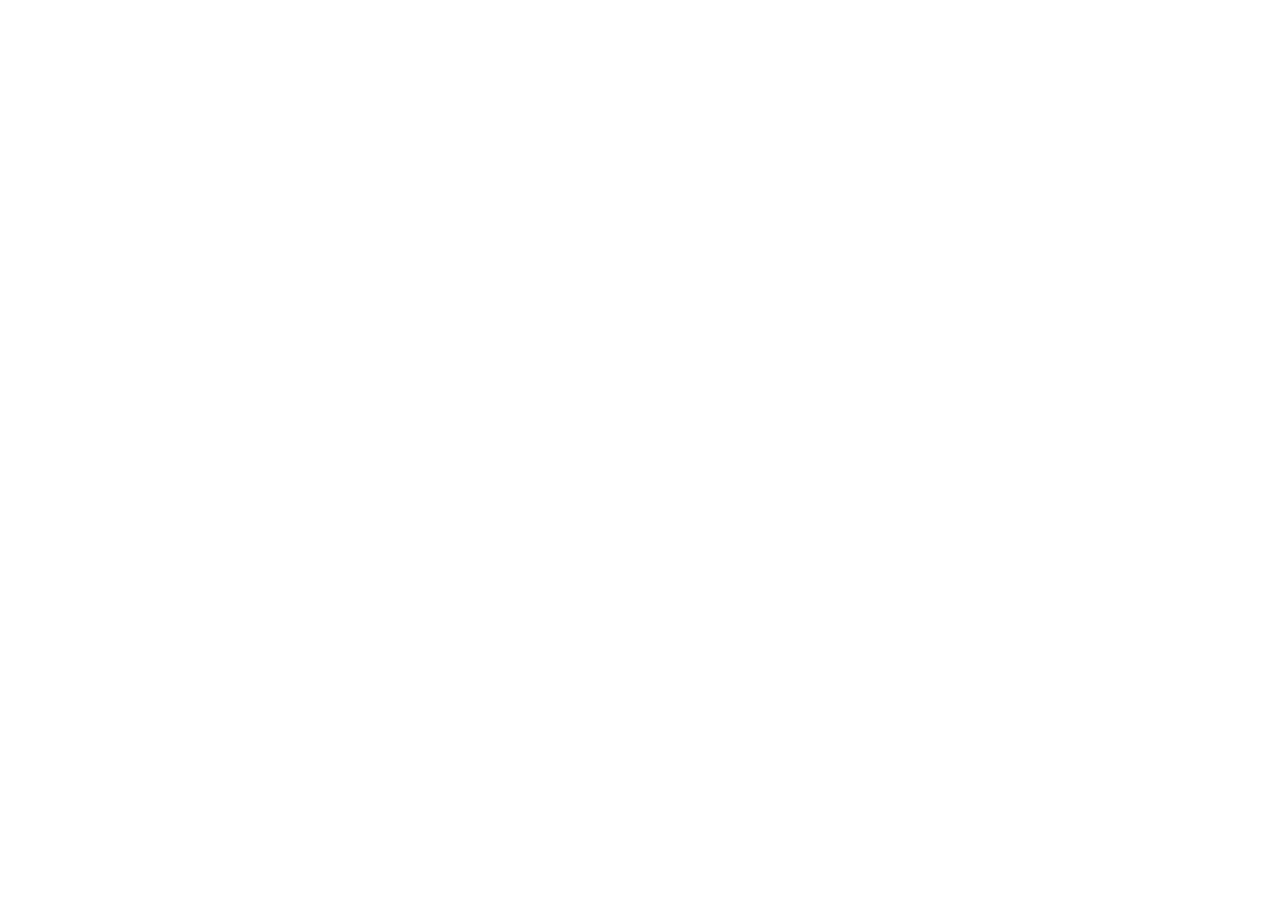
==== index.html @ d6cfe24f "Create index.html" ====
<!DOCTYPE html>
<html lang="fr">
    <head>
        <meta charset="UTF-8">
        <meta http-equiv="X-UA-Compatible" content="IE=edge">
        <title></title>
        <meta name="description" content="">
        <meta name="viewport" content="width=device-width, initial-scale=1">
    </head>
    <body>
        <header>

        </header>
        <main>
    
        </main>
        <footer>
    
        </footer>
    </body>
</html>
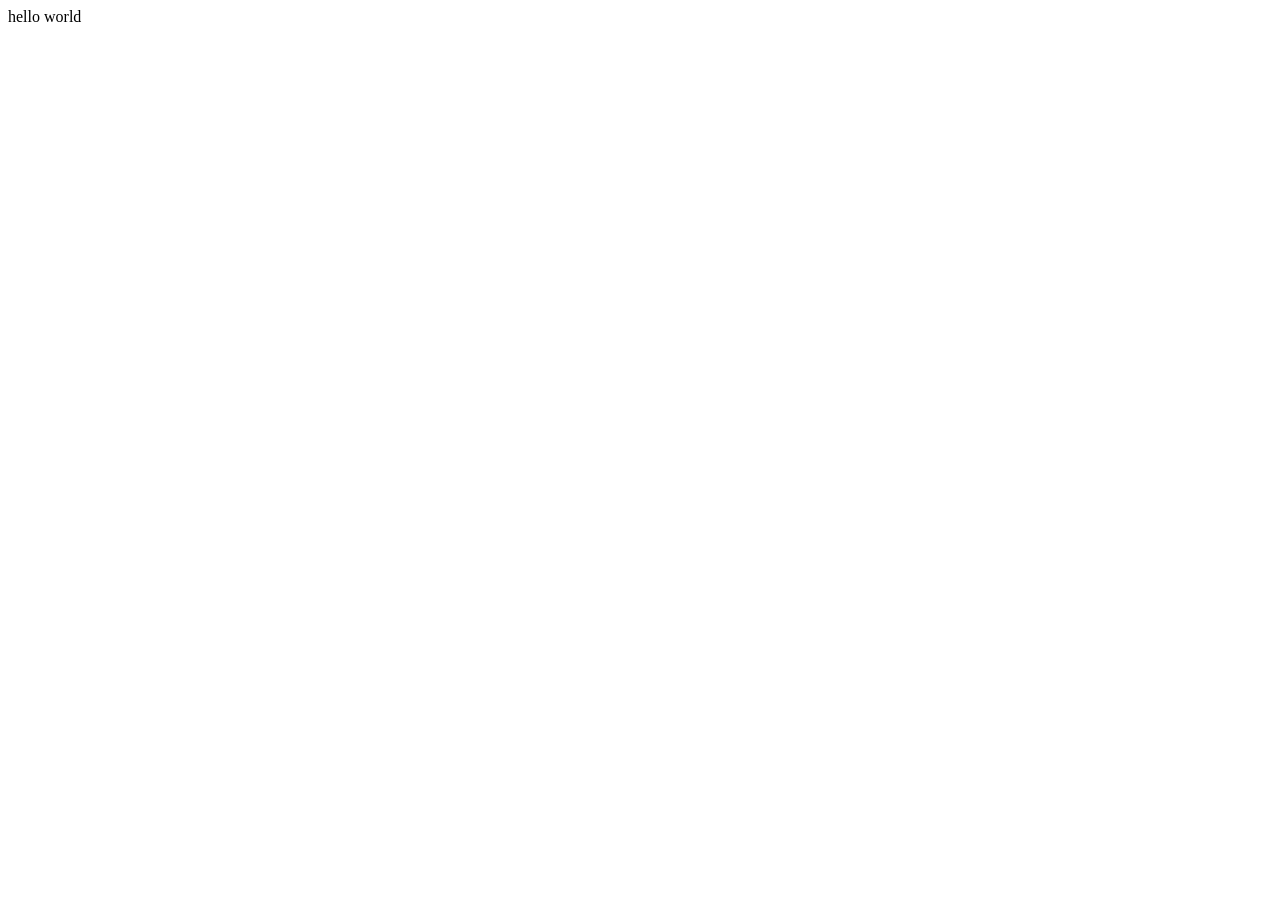
==== commit 57514d95: "Update index.html" ====
--- a/index.html
+++ b/index.html
@@ -9,7 +9,7 @@
     </head>
     <body>
         <header>
-
+hello world
         </header>
         <main>
     
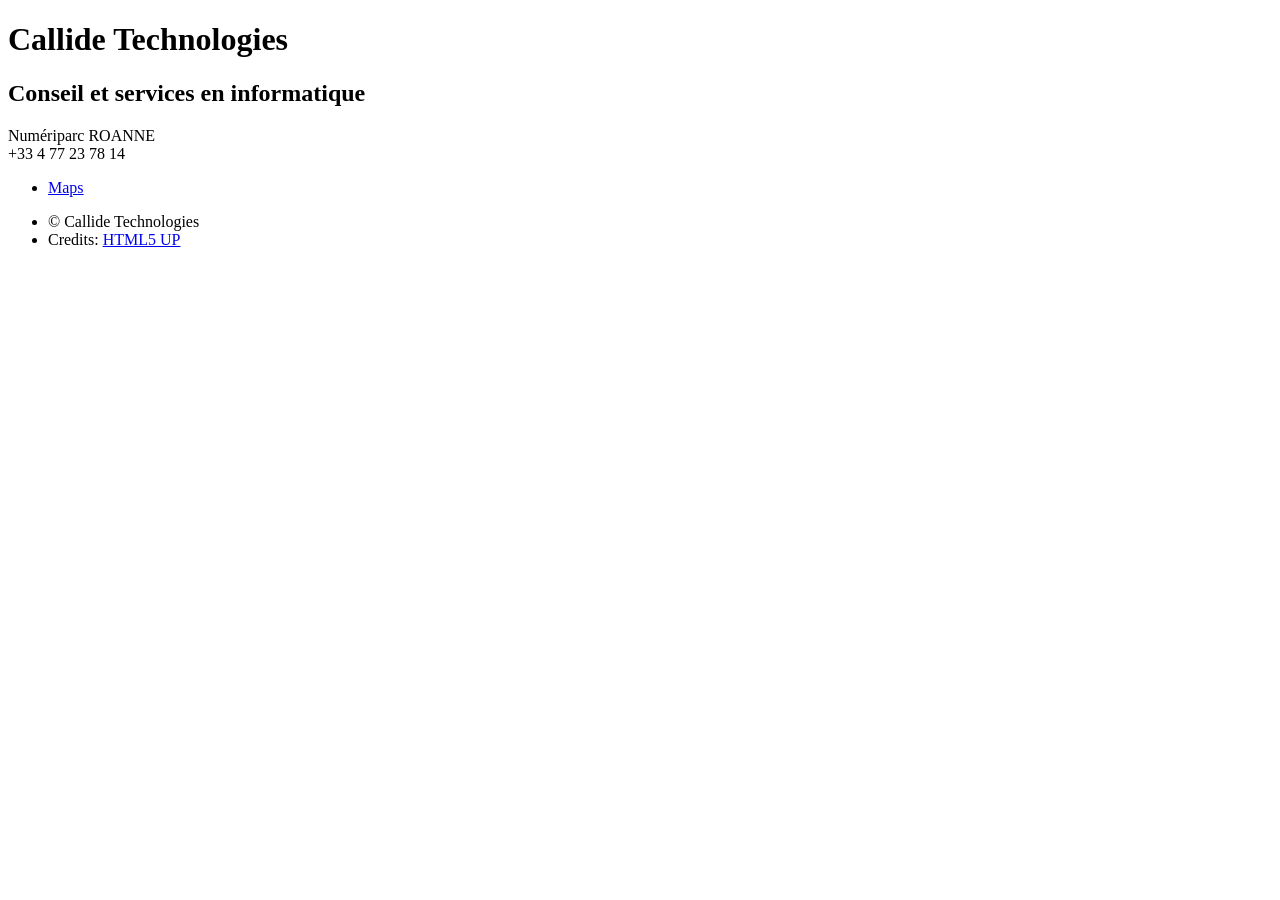
==== commit 55abacc9: "v1" ====
--- a/index.html
+++ b/index.html
@@ -1,21 +1,43 @@
-<!DOCTYPE html>
-<html lang="fr">
-    <head>
-        <meta charset="UTF-8">
-        <meta http-equiv="X-UA-Compatible" content="IE=edge">
-        <title></title>
-        <meta name="description" content="">
-        <meta name="viewport" content="width=device-width, initial-scale=1">
-    </head>
-    <body>
-        <header>
-hello world
-        </header>
-        <main>
-    
-        </main>
-        <footer>
-    
-        </footer>
-    </body>
-</html>
+<!DOCTYPE HTML>
+<!--
+	Eventually by HTML5 UP
+	html5up.net | @ajlkn
+	Free for personal and commercial use under the CCA 3.0 license (html5up.net/license)
+-->
+<html>
+	<head>
+		<title>Callide Technologies</title>
+		<meta charset="utf-8" />
+		<meta name="viewport" content="width=device-width, initial-scale=1, user-scalable=no" />
+		<!--[if lte IE 8]><script src="assets/js/ie/html5shiv.js"></script><![endif]-->
+		<link rel="stylesheet" href="assets/css/main.css" />
+		<!--[if lte IE 8]><link rel="stylesheet" href="assets/css/ie8.css" /><![endif]-->
+		<!--[if lte IE 9]><link rel="stylesheet" href="assets/css/ie9.css" /><![endif]-->
+	</head>
+	<body>
+
+		<!-- Header -->
+			<header id="header">
+				<h1>Callide Technologies</h1>
+				<h2>Conseil et services en informatique</h2>
+				<p>Numériparc ROANNE
+				<br>+33 4 77 23 78 14
+				</p>
+			</header>
+
+		<!-- Footer -->
+			<footer id="footer">
+				<ul class="icons">
+					<li><a href="https://goo.gl/maps/2YG1K2HGVnp" class="icon fa-map-marker"><span class="label">Maps</span></a></li>
+				</ul>
+				<ul class="copyright">
+					<li>&copy; Callide Technologies</li><li>Credits: <a href="http://html5up.net">HTML5 UP</a></li>
+				</ul>
+			</footer>
+
+		<!-- Scripts -->
+			<!--[if lte IE 8]><script src="assets/js/ie/respond.min.js"></script><![endif]-->
+			<script src="assets/js/main.js"></script>
+
+	</body>
+</html>
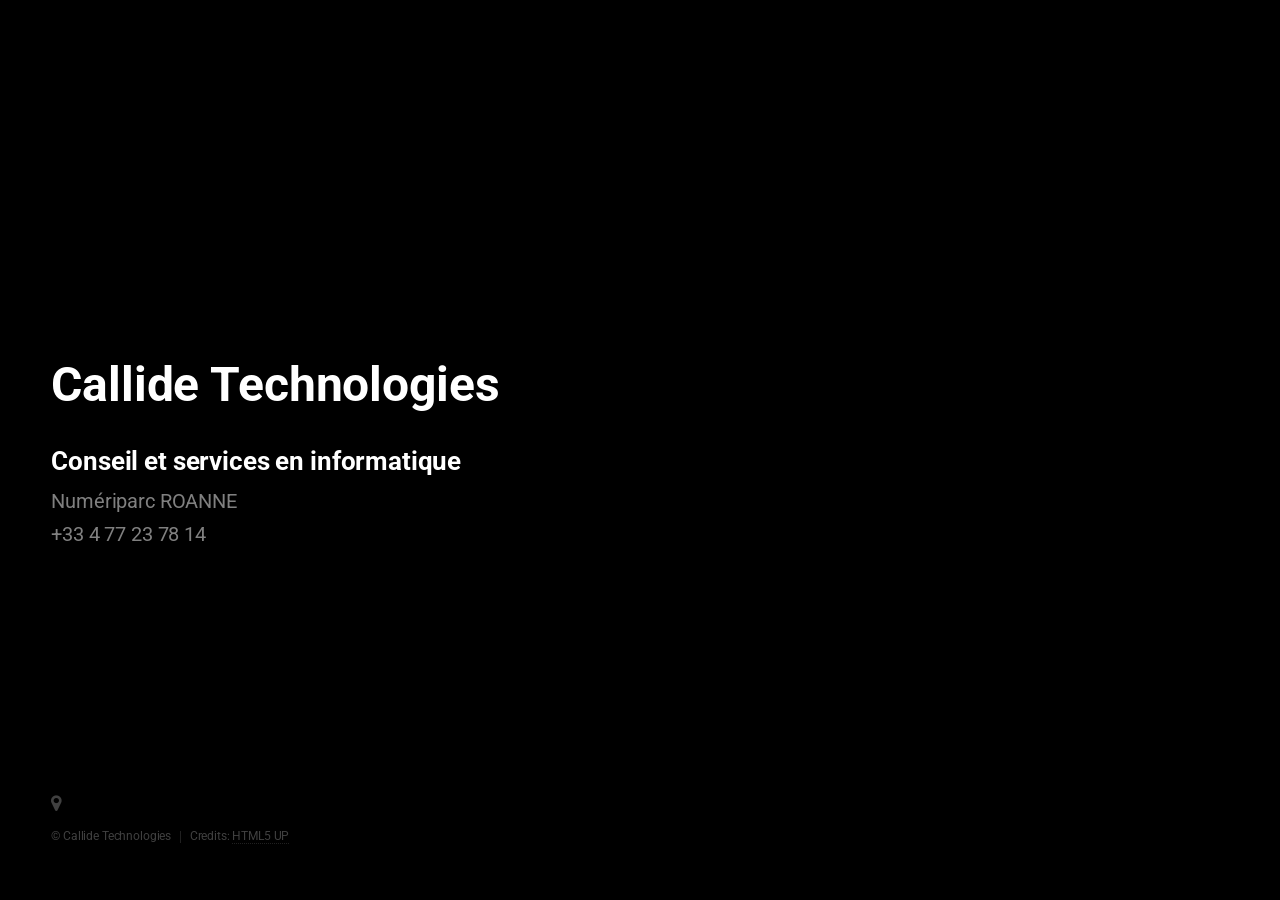
==== commit 86c342ce: "Update index.html" ====
--- a/index.html
+++ b/index.html
@@ -38,6 +38,15 @@
 		<!-- Scripts -->
 			<!--[if lte IE 8]><script src="assets/js/ie/respond.min.js"></script><![endif]-->
 			<script src="assets/js/main.js"></script>
+	
+			<script>
+  			(function(i,s,o,g,r,a,m){i['GoogleAnalyticsObject']=r;i[r]=i[r]||function(){
+			(i[r].q=i[r].q||[]).push(arguments)},i[r].l=1*new Date();a=s.createElement(o),
+			m=s.getElementsByTagName(o)[0];a.async=1;a.src=g;m.parentNode.insertBefore(a,m)
+			})(window,document,'script','https://www.google-analytics.com/analytics.js','ga');
+			ga('create', 'UA-102176427-1', 'auto');
+			ga('send', 'pageview');
+			</script>
 
 	</body>
-</html>+</html>
--- a/assets/css/main.css
+++ b/assets/css/main.css
@@ -0,0 +1,1187 @@
+@import url(font-awesome.min.css);
+@import url("https://fonts.googleapis.com/css?family=Roboto:400,700");
+
+/*
+	Eventually by HTML5 UP
+	html5up.net | @ajlkn
+	Free for personal and commercial use under the CCA 3.0 license (html5up.net/license)
+*/
+
+/* Reset */
+
+	html, body, div, span, applet, object, iframe, h1, h2, h3, h4, h5, h6, p, blockquote, pre, a, abbr, acronym, address, big, cite, code, del, dfn, em, img, ins, kbd, q, s, samp, small, strike, strong, sub, sup, tt, var, b, u, i, center, dl, dt, dd, ol, ul, li, fieldset, form, label, legend, table, caption, tbody, tfoot, thead, tr, th, td, article, aside, canvas, details, embed, figure, figcaption, footer, header, hgroup, menu, nav, output, ruby, section, summary, time, mark, audio, video {
+		margin: 0;
+		padding: 0;
+		border: 0;
+		font-size: 100%;
+		font: inherit;
+		vertical-align: baseline;
+	}
+
+	article, aside, details, figcaption, figure, footer, header, hgroup, menu, nav, section {
+		display: block;
+	}
+
+	body {
+		line-height: 1;
+	}
+
+	ol, ul {
+		list-style: none;
+	}
+
+	blockquote, q {
+		quotes: none;
+	}
+
+	blockquote:before, blockquote:after, q:before, q:after {
+		content: '';
+		content: none;
+	}
+
+	table {
+		border-collapse: collapse;
+		border-spacing: 0;
+	}
+
+	body {
+		-webkit-text-size-adjust: none;
+	}
+
+/* Box Model */
+
+	*, *:before, *:after {
+		-moz-box-sizing: border-box;
+		-webkit-box-sizing: border-box;
+		box-sizing: border-box;
+	}
+
+/* Basic */
+
+	@-ms-viewport {
+		width: device-width;
+	}
+
+	body {
+		-ms-overflow-style: scrollbar;
+	}
+
+	@media screen and (max-width: 480px) {
+
+		html, body {
+			min-width: 320px;
+		}
+
+	}
+
+	html, body {
+		height: 100%;
+		overflow-x: hidden;
+		width: 100%;
+	}
+
+		@media screen and (max-height: 640px) {
+
+			html, body {
+				height: auto;
+				min-height: 100%;
+			}
+
+		}
+
+	body {
+		display: -moz-flex;
+		display: -webkit-flex;
+		display: -ms-flex;
+		display: flex;
+		-moz-flex-direction: column;
+		-webkit-flex-direction: column;
+		-ms-flex-direction: column;
+		flex-direction: column;
+		-moz-justify-content: center;
+		-webkit-justify-content: center;
+		-ms-justify-content: center;
+		justify-content: center;
+		background-color: #000;
+		padding: 6em 4em 4em 4em;
+	}
+
+		body > * {
+			position: relative;
+			z-index: 2;
+		}
+
+		body.is-loading *, body.is-loading *:before, body.is-loading *:after {
+			-moz-animation: none !important;
+			-webkit-animation: none !important;
+			-ms-animation: none !important;
+			animation: none !important;
+			-moz-transition: none !important;
+			-webkit-transition: none !important;
+			-ms-transition: none !important;
+			transition: none !important;
+		}
+
+		@media screen and (max-width: 1680px) {
+
+			body {
+				padding: 6em 3.5em 3.5em 3.5em;
+			}
+
+		}
+
+		@media screen and (max-width: 736px) {
+
+			body {
+				padding: 5em 2em 2em 2em;
+			}
+
+		}
+
+		@media screen and (max-width: 360px) {
+
+			body {
+				padding: 5em 1.25em 1.25em 1.25em;
+			}
+
+		}
+
+/* BG */
+
+	#bg {
+		-moz-transition: opacity 2s ease-in-out;
+		-webkit-transition: opacity 2s ease-in-out;
+		-ms-transition: opacity 2s ease-in-out;
+		transition: opacity 2s ease-in-out;
+		height: 100%;
+		left: 0;
+		opacity: 0.25;
+		position: fixed;
+		top: 0;
+		width: 100%;
+		z-index: 1;
+	}
+
+		#bg div {
+			-moz-transition: opacity 3s ease, visibility 3s;
+			-webkit-transition: opacity 3s ease, visibility 3s;
+			-ms-transition: opacity 3s ease, visibility 3s;
+			transition: opacity 3s ease, visibility 3s;
+			background-size: cover;
+			height: 100%;
+			left: 0;
+			opacity: 0;
+			position: absolute;
+			top: 0;
+			visibility: hidden;
+			width: 150%;
+		}
+
+			#bg div.visible {
+				-moz-animation: bg 45s linear infinite;
+				-webkit-animation: bg 45s linear infinite;
+				-ms-animation: bg 45s linear infinite;
+				animation: bg 45s linear infinite;
+				opacity: 1;
+				visibility: visible;
+				z-index: 1;
+			}
+
+				#bg div.visible.top {
+					z-index: 2;
+				}
+
+				@media screen and (max-width: 1280px) {
+
+					#bg div.visible {
+						-moz-animation: bg 29.25s linear infinite;
+						-webkit-animation: bg 29.25s linear infinite;
+						-ms-animation: bg 29.25s linear infinite;
+						animation: bg 29.25s linear infinite;
+					}
+
+				}
+
+				@media screen and (max-width: 736px) {
+
+					#bg div.visible {
+						-moz-animation: bg 18s linear infinite;
+						-webkit-animation: bg 18s linear infinite;
+						-ms-animation: bg 18s linear infinite;
+						animation: bg 18s linear infinite;
+					}
+
+				}
+
+			#bg div:only-child {
+				-moz-animation-direction: alternate !important;
+				-webkit-animation-direction: alternate !important;
+				-ms-animation-direction: alternate !important;
+				animation-direction: alternate !important;
+			}
+
+		body.is-loading #bg {
+			opacity: 0;
+		}
+
+	@-moz-keyframes bg {
+		0% {
+			-moz-transform: translateX(0);
+			-webkit-transform: translateX(0);
+			-ms-transform: translateX(0);
+			transform: translateX(0);
+		}
+
+		100% {
+			-moz-transform: translateX(-25%);
+			-webkit-transform: translateX(-25%);
+			-ms-transform: translateX(-25%);
+			transform: translateX(-25%);
+		}
+	}
+
+	@-webkit-keyframes bg {
+		0% {
+			-moz-transform: translateX(0);
+			-webkit-transform: translateX(0);
+			-ms-transform: translateX(0);
+			transform: translateX(0);
+		}
+
+		100% {
+			-moz-transform: translateX(-25%);
+			-webkit-transform: translateX(-25%);
+			-ms-transform: translateX(-25%);
+			transform: translateX(-25%);
+		}
+	}
+
+	@-ms-keyframes bg {
+		0% {
+			-moz-transform: translateX(0);
+			-webkit-transform: translateX(0);
+			-ms-transform: translateX(0);
+			transform: translateX(0);
+		}
+
+		100% {
+			-moz-transform: translateX(-25%);
+			-webkit-transform: translateX(-25%);
+			-ms-transform: translateX(-25%);
+			transform: translateX(-25%);
+		}
+	}
+
+	@keyframes bg {
+		0% {
+			-moz-transform: translateX(0);
+			-webkit-transform: translateX(0);
+			-ms-transform: translateX(0);
+			transform: translateX(0);
+		}
+
+		100% {
+			-moz-transform: translateX(-25%);
+			-webkit-transform: translateX(-25%);
+			-ms-transform: translateX(-25%);
+			transform: translateX(-25%);
+		}
+	}
+
+/* Type */
+
+	body, input, select, textarea {
+		color: rgba(255, 255, 255, 0.75);
+		font-family: "Roboto", sans-serif;
+		font-size: 16pt;
+		font-weight: 400;
+		letter-spacing: -0.01em;
+		line-height: 1.65em;
+	}
+
+		@media screen and (max-width: 1680px) {
+
+			body, input, select, textarea {
+				font-size: 12pt;
+			}
+
+		}
+
+		@media screen and (max-width: 1280px) {
+
+			body, input, select, textarea {
+				font-size: 11pt;
+			}
+
+		}
+
+		@media screen and (max-width: 980px) {
+
+			body, input, select, textarea {
+				font-size: 12pt;
+			}
+
+		}
+
+		@media screen and (max-width: 736px) {
+
+			body, input, select, textarea {
+				font-size: 12pt;
+			}
+
+		}
+
+		@media screen and (max-width: 480px) {
+
+			body, input, select, textarea {
+				font-size: 12pt;
+			}
+
+		}
+
+	a {
+		-moz-transition: border-bottom-color 0.2s ease, color 0.2s ease;
+		-webkit-transition: border-bottom-color 0.2s ease, color 0.2s ease;
+		-ms-transition: border-bottom-color 0.2s ease, color 0.2s ease;
+		transition: border-bottom-color 0.2s ease, color 0.2s ease;
+		border-bottom: dotted 1px rgba(255, 255, 255, 0.25);
+		color: #1cb495;
+		text-decoration: none;
+	}
+
+		a:hover {
+			border-bottom-color: transparent;
+			color: #1cb495 !important;
+			text-decoration: none;
+		}
+
+	strong, b {
+		color: #fff;
+		font-weight: 700;
+	}
+
+	em, i {
+		font-style: italic;
+	}
+
+	p {
+		margin: 0 0 2em 0;
+	}
+
+	h1, h2, h3, h4, h5, h6 {
+		color: #fff;
+		font-weight: 700;
+		line-height: 1em;
+		margin: 0 0 1em 0;
+	}
+
+		h1 a, h2 a, h3 a, h4 a, h5 a, h6 a {
+			color: inherit;
+			text-decoration: none;
+		}
+
+	h1 {
+		font-size: 2.5em;
+		line-height: 1.25em;
+	}
+
+	h2 {
+		font-size: 1.75em;
+		line-height: 1.5em;
+	}
+
+	h3 {
+		font-size: 1.35em;
+		line-height: 1.5em;
+	}
+
+	h4 {
+		font-size: 1.1em;
+		line-height: 1.5em;
+	}
+
+	h5 {
+		font-size: 0.9em;
+		line-height: 1.5em;
+	}
+
+	h6 {
+		font-size: 0.7em;
+		line-height: 1.5em;
+	}
+
+	sub {
+		font-size: 0.8em;
+		position: relative;
+		top: 0.5em;
+	}
+
+	sup {
+		font-size: 0.8em;
+		position: relative;
+		top: -0.5em;
+	}
+
+	blockquote {
+		border-left: solid 8px rgba(255, 255, 255, 0.35);
+		font-style: italic;
+		margin: 0 0 2em 0;
+		padding: 0.5em 0 0.5em 2em;
+	}
+
+	code {
+		background: rgba(255, 255, 255, 0.125);
+		border-radius: 6px;
+		border: solid 2px rgba(255, 255, 255, 0.35);
+		font-family: "Courier New", monospace;
+		font-size: 0.9em;
+		margin: 0 0.25em;
+		padding: 0.25em 0.65em;
+	}
+
+	pre {
+		-webkit-overflow-scrolling: touch;
+		font-family: "Courier New", monospace;
+		font-size: 0.9em;
+		margin: 0 0 2em 0;
+	}
+
+		pre code {
+			display: block;
+			line-height: 1.75em;
+			padding: 1em 1.5em;
+			overflow-x: auto;
+		}
+
+	hr {
+		border: 0;
+		border-bottom: solid 2px rgba(255, 255, 255, 0.35);
+		margin: 2em 0;
+	}
+
+		hr.major {
+			margin: 3em 0;
+		}
+
+/* Section/Article */
+
+	section.special, article.special {
+		text-align: center;
+	}
+
+	header p {
+		color: rgba(255, 255, 255, 0.5);
+		position: relative;
+		margin: 0 0 1.5em 0;
+	}
+
+	header h2 + p {
+		font-size: 1.25em;
+		margin-top: -1em;
+		line-height: 1.5em;
+	}
+
+	header h3 + p {
+		font-size: 1.1em;
+		margin-top: -0.8em;
+		line-height: 1.5em;
+	}
+
+	header h4 + p,
+	header h5 + p,
+	header h6 + p {
+		font-size: 0.9em;
+		margin-top: -0.6em;
+		line-height: 1.5em;
+	}
+
+	@media screen and (max-width: 980px) {
+
+		header br {
+			display: none;
+		}
+
+	}
+
+	@media screen and (max-width: 736px) {
+
+		header br {
+			display: inline;
+		}
+
+	}
+
+	@media screen and (max-width: 480px) {
+
+		header br {
+			display: none;
+		}
+
+	}
+
+/* Icon */
+
+	.icon {
+		text-decoration: none;
+		border-bottom: none;
+		position: relative;
+	}
+
+		.icon:before {
+			-moz-osx-font-smoothing: grayscale;
+			-webkit-font-smoothing: antialiased;
+			font-family: FontAwesome;
+			font-style: normal;
+			font-weight: normal;
+			text-transform: none !important;
+		}
+
+		.icon > .label {
+			display: none;
+		}
+
+/* List */
+
+	ol {
+		list-style: decimal;
+		margin: 0 0 2em 0;
+		padding-left: 1.25em;
+	}
+
+		ol li {
+			padding-left: 0.25em;
+		}
+
+	ul {
+		list-style: disc;
+		margin: 0 0 2em 0;
+		padding-left: 1em;
+	}
+
+		ul li {
+			padding-left: 0.5em;
+		}
+
+		ul.icons {
+			cursor: default;
+			list-style: none;
+			padding-left: 0;
+		}
+
+			ul.icons li {
+				display: inline-block;
+				padding: 0 1em 0 0;
+			}
+
+				ul.icons li:last-child {
+					padding-right: 0;
+				}
+
+				ul.icons li .icon:before {
+					font-size: 1.25em;
+				}
+
+				ul.icons li a {
+					color: inherit;
+				}
+
+/* Form */
+
+	form {
+		margin: 0 0 2em 0;
+	}
+
+		form .message {
+			text-decoration: none;
+			-moz-transition: opacity 0.2s ease-in-out, -moz-transform 0.2s ease-in-out;
+			-webkit-transition: opacity 0.2s ease-in-out, -webkit-transform 0.2s ease-in-out;
+			-ms-transition: opacity 0.2s ease-in-out, -ms-transform 0.2s ease-in-out;
+			transition: opacity 0.2s ease-in-out, transform 0.2s ease-in-out;
+			-moz-transform: scale(1.05);
+			-webkit-transform: scale(1.05);
+			-ms-transform: scale(1.05);
+			transform: scale(1.05);
+			height: 2.75em;
+			line-height: 2.75em;
+			opacity: 0;
+		}
+
+			form .message:before {
+				-moz-osx-font-smoothing: grayscale;
+				-webkit-font-smoothing: antialiased;
+				font-family: FontAwesome;
+				font-style: normal;
+				font-weight: normal;
+				text-transform: none !important;
+			}
+
+			form .message:before {
+				margin-right: 0.5em;
+			}
+
+			form .message.visible {
+				-moz-transform: scale(1);
+				-webkit-transform: scale(1);
+				-ms-transform: scale(1);
+				transform: scale(1);
+				opacity: 1;
+			}
+
+			form .message.success {
+				color: #1cb495;
+			}
+
+				form .message.success:before {
+					content: '\f00c';
+				}
+
+			form .message.failure {
+				color: #ff2361;
+			}
+
+				form .message.failure:before {
+					content: '\f119';
+				}
+
+	label {
+		color: #fff;
+		display: block;
+		font-size: 0.9em;
+		font-weight: 700;
+		margin: 0 0 1em 0;
+	}
+
+	@-moz-keyframes focus {
+		0% {
+			-moz-transform: scale(1);
+			-webkit-transform: scale(1);
+			-ms-transform: scale(1);
+			transform: scale(1);
+		}
+
+		50% {
+			-moz-transform: scale(1.025);
+			-webkit-transform: scale(1.025);
+			-ms-transform: scale(1.025);
+			transform: scale(1.025);
+		}
+
+		100% {
+			-moz-transform: scale(1);
+			-webkit-transform: scale(1);
+			-ms-transform: scale(1);
+			transform: scale(1);
+		}
+	}
+
+	@-webkit-keyframes focus {
+		0% {
+			-moz-transform: scale(1);
+			-webkit-transform: scale(1);
+			-ms-transform: scale(1);
+			transform: scale(1);
+		}
+
+		50% {
+			-moz-transform: scale(1.025);
+			-webkit-transform: scale(1.025);
+			-ms-transform: scale(1.025);
+			transform: scale(1.025);
+		}
+
+		100% {
+			-moz-transform: scale(1);
+			-webkit-transform: scale(1);
+			-ms-transform: scale(1);
+			transform: scale(1);
+		}
+	}
+
+	@-ms-keyframes focus {
+		0% {
+			-moz-transform: scale(1);
+			-webkit-transform: scale(1);
+			-ms-transform: scale(1);
+			transform: scale(1);
+		}
+
+		50% {
+			-moz-transform: scale(1.025);
+			-webkit-transform: scale(1.025);
+			-ms-transform: scale(1.025);
+			transform: scale(1.025);
+		}
+
+		100% {
+			-moz-transform: scale(1);
+			-webkit-transform: scale(1);
+			-ms-transform: scale(1);
+			transform: scale(1);
+		}
+	}
+
+	@keyframes focus {
+		0% {
+			-moz-transform: scale(1);
+			-webkit-transform: scale(1);
+			-ms-transform: scale(1);
+			transform: scale(1);
+		}
+
+		50% {
+			-moz-transform: scale(1.025);
+			-webkit-transform: scale(1.025);
+			-ms-transform: scale(1.025);
+			transform: scale(1.025);
+		}
+
+		100% {
+			-moz-transform: scale(1);
+			-webkit-transform: scale(1);
+			-ms-transform: scale(1);
+			transform: scale(1);
+		}
+	}
+
+	input[type="text"],
+	input[type="password"],
+	input[type="email"],
+	select,
+	textarea {
+		-moz-appearance: none;
+		-webkit-appearance: none;
+		-ms-appearance: none;
+		appearance: none;
+		-moz-transform: scale(1);
+		-webkit-transform: scale(1);
+		-ms-transform: scale(1);
+		transform: scale(1);
+		-moz-transition: border-color 0.2s ease, background-color 0.2s ease;
+		-webkit-transition: border-color 0.2s ease, background-color 0.2s ease;
+		-ms-transition: border-color 0.2s ease, background-color 0.2s ease;
+		transition: border-color 0.2s ease, background-color 0.2s ease;
+		background-color: transparent;
+		border-radius: 6px;
+		border: none;
+		border: solid 2px rgba(255, 255, 255, 0.35);
+		color: inherit;
+		display: block;
+		outline: 0;
+		padding: 0 1em;
+		text-decoration: none;
+		width: 100%;
+	}
+
+		input[type="text"]:invalid,
+		input[type="password"]:invalid,
+		input[type="email"]:invalid,
+		select:invalid,
+		textarea:invalid {
+			box-shadow: none;
+		}
+
+		input[type="text"]:focus,
+		input[type="password"]:focus,
+		input[type="email"]:focus,
+		select:focus,
+		textarea:focus {
+			-moz-animation: focus 0.1s;
+			-webkit-animation: focus 0.1s;
+			-ms-animation: focus 0.1s;
+			animation: focus 0.1s;
+			background-color: rgba(255, 255, 255, 0.125);
+			border-color: #1cb495;
+		}
+
+	.select-wrapper {
+		text-decoration: none;
+		display: block;
+		position: relative;
+	}
+
+		.select-wrapper:before {
+			-moz-osx-font-smoothing: grayscale;
+			-webkit-font-smoothing: antialiased;
+			font-family: FontAwesome;
+			font-style: normal;
+			font-weight: normal;
+			text-transform: none !important;
+		}
+
+		.select-wrapper:before {
+			color: rgba(255, 255, 255, 0.35);
+			content: '\f078';
+			display: block;
+			height: 2.75em;
+			line-height: 2.75em;
+			pointer-events: none;
+			position: absolute;
+			right: 0;
+			text-align: center;
+			top: 0;
+			width: 2.75em;
+		}
+
+		.select-wrapper select::-ms-expand {
+			display: none;
+		}
+
+	input[type="text"],
+	input[type="password"],
+	input[type="email"],
+	select {
+		height: 2.75em;
+	}
+
+	textarea {
+		padding: 0.75em 1em;
+	}
+
+	input[type="checkbox"],
+	input[type="radio"] {
+		-moz-appearance: none;
+		-webkit-appearance: none;
+		-ms-appearance: none;
+		appearance: none;
+		display: block;
+		float: left;
+		margin-right: -2em;
+		opacity: 0;
+		width: 1em;
+		z-index: -1;
+	}
+
+		input[type="checkbox"] + label,
+		input[type="radio"] + label {
+			text-decoration: none;
+			color: rgba(255, 255, 255, 0.75);
+			cursor: pointer;
+			display: inline-block;
+			font-size: 1em;
+			font-weight: 400;
+			padding-left: 2.4em;
+			padding-right: 0.75em;
+			position: relative;
+		}
+
+			input[type="checkbox"] + label:before,
+			input[type="radio"] + label:before {
+				-moz-osx-font-smoothing: grayscale;
+				-webkit-font-smoothing: antialiased;
+				font-family: FontAwesome;
+				font-style: normal;
+				font-weight: normal;
+				text-transform: none !important;
+			}
+
+			input[type="checkbox"] + label:before,
+			input[type="radio"] + label:before {
+				background: rgba(255, 255, 255, 0.125);
+				border-radius: 6px;
+				border: solid 2px rgba(255, 255, 255, 0.35);
+				content: '';
+				display: inline-block;
+				height: 1.65em;
+				left: 0;
+				line-height: 1.58125em;
+				position: absolute;
+				text-align: center;
+				top: 0;
+				width: 1.65em;
+			}
+
+		input[type="checkbox"]:checked + label:before,
+		input[type="radio"]:checked + label:before {
+			background: #1cb495;
+			border-color: #1cb495;
+			color: #ffffff;
+			content: '\f00c';
+		}
+
+		input[type="checkbox"]:focus + label:before,
+		input[type="radio"]:focus + label:before {
+			border-color: #1cb495;
+			box-shadow: 0 0 0 2px #1cb495;
+		}
+
+	input[type="checkbox"] + label:before {
+		border-radius: 6px;
+	}
+
+	input[type="radio"] + label:before {
+		border-radius: 100%;
+	}
+
+	::-webkit-input-placeholder {
+		color: rgba(255, 255, 255, 0.5) !important;
+		opacity: 1.0;
+	}
+
+	:-moz-placeholder {
+		color: rgba(255, 255, 255, 0.5) !important;
+		opacity: 1.0;
+	}
+
+	::-moz-placeholder {
+		color: rgba(255, 255, 255, 0.5) !important;
+		opacity: 1.0;
+	}
+
+	:-ms-input-placeholder {
+		color: rgba(255, 255, 255, 0.5) !important;
+		opacity: 1.0;
+	}
+
+	.formerize-placeholder {
+		color: rgba(255, 255, 255, 0.5) !important;
+		opacity: 1.0;
+	}
+
+/* Button */
+
+	input[type="submit"],
+	input[type="reset"],
+	input[type="button"],
+	button,
+	.button {
+		-moz-appearance: none;
+		-webkit-appearance: none;
+		-ms-appearance: none;
+		appearance: none;
+		-moz-transition: background-color 0.2s ease-in-out, color 0.2s ease-in-out, opacity 0.2s ease-in-out;
+		-webkit-transition: background-color 0.2s ease-in-out, color 0.2s ease-in-out, opacity 0.2s ease-in-out;
+		-ms-transition: background-color 0.2s ease-in-out, color 0.2s ease-in-out, opacity 0.2s ease-in-out;
+		transition: background-color 0.2s ease-in-out, color 0.2s ease-in-out, opacity 0.2s ease-in-out;
+		background-color: #1cb495;
+		border-radius: 6px;
+		border: 0;
+		color: #ffffff !important;
+		cursor: pointer;
+		display: inline-block;
+		font-weight: 700;
+		height: 2.75em;
+		line-height: 2.75em;
+		padding: 0 1.125em;
+		text-align: center;
+		text-decoration: none;
+		white-space: nowrap;
+	}
+
+		input[type="submit"]:hover,
+		input[type="reset"]:hover,
+		input[type="button"]:hover,
+		button:hover,
+		.button:hover {
+			background-color: #1fcaa7;
+		}
+
+		input[type="submit"]:active,
+		input[type="reset"]:active,
+		input[type="button"]:active,
+		button:active,
+		.button:active {
+			background-color: #199e83;
+		}
+
+		input[type="submit"].disabled, input[type="submit"]:disabled,
+		input[type="reset"].disabled,
+		input[type="reset"]:disabled,
+		input[type="button"].disabled,
+		input[type="button"]:disabled,
+		button.disabled,
+		button:disabled,
+		.button.disabled,
+		.button:disabled {
+			opacity: 0.5;
+		}
+
+		@media screen and (max-width: 480px) {
+
+			input[type="submit"],
+			input[type="reset"],
+			input[type="button"],
+			button,
+			.button {
+				padding: 0;
+			}
+
+		}
+
+/* Header */
+
+	#header h1 {
+		font-size: 3.25em;
+		margin: 0 0 0.55em 0;
+	}
+
+	#header p {
+		font-size: 1.35em;
+		line-height: 1.65em;
+	}
+
+	#header a {
+		color: inherit;
+	}
+
+	@media screen and (max-width: 736px) {
+
+		#header h1 {
+			font-size: 2em;
+		}
+
+		#header p {
+			font-size: 1em;
+		}
+
+	}
+
+	@media screen and (max-width: 480px) {
+
+		#header {
+			margin: 0 0 1em 0;
+		}
+
+	}
+
+/* Signup Form */
+
+	#signup-form {
+		display: -moz-flex;
+		display: -webkit-flex;
+		display: -ms-flex;
+		display: flex;
+		position: relative;
+	}
+
+		#signup-form input[type="text"],
+		#signup-form input[type="password"],
+		#signup-form input[type="email"] {
+			width: 18em;
+		}
+
+		#signup-form > * {
+			margin: 0 0 0 1em;
+		}
+
+		#signup-form > :first-child {
+			margin: 0 0 0 0;
+		}
+
+		@media screen and (max-width: 480px) {
+
+			#signup-form {
+				-moz-flex-direction: column;
+				-webkit-flex-direction: column;
+				-ms-flex-direction: column;
+				flex-direction: column;
+			}
+
+				#signup-form input[type="type"],
+				#signup-form input[type="password"],
+				#signup-form input[type="email"] {
+					width: 100%;
+				}
+
+				#signup-form > * {
+					margin: 1.25em 0 0 0;
+				}
+
+				#signup-form .message {
+					bottom: -1.5em;
+					font-size: 0.9em;
+					height: 1em;
+					left: 0;
+					line-height: inherit;
+					margin-top: 0;
+					position: absolute;
+				}
+
+		}
+
+/* Footer */
+
+	#footer {
+		-moz-transition: opacity 0.5s ease-in-out;
+		-webkit-transition: opacity 0.5s ease-in-out;
+		-ms-transition: opacity 0.5s ease-in-out;
+		transition: opacity 0.5s ease-in-out;
+		bottom: 4em;
+		color: rgba(255, 255, 255, 0.5);
+		left: 4em;
+		opacity: 0.5;
+		position: absolute;
+	}
+
+		#footer .icons {
+			margin: 0 0 0.5em 0;
+		}
+
+		#footer .copyright {
+			font-size: 0.8em;
+			list-style: none;
+			padding: 0;
+		}
+
+			#footer .copyright li {
+				border-left: solid 1px rgba(255, 255, 255, 0.25);
+				display: inline-block;
+				line-height: 1em;
+				margin: 0 0 0 0.75em;
+				padding: 0 0 0 0.75em;
+			}
+
+				#footer .copyright li:first-child {
+					border-left: 0;
+					margin-left: 0;
+					padding-left: 0;
+				}
+
+			#footer .copyright a {
+				color: inherit;
+			}
+
+		#footer:hover {
+			opacity: 1;
+		}
+
+		#footer > :last-child {
+			margin-bottom: 0;
+		}
+
+		@media screen and (max-width: 1680px) {
+
+			#footer {
+				bottom: 3.5em;
+				left: 3.5em;
+			}
+
+		}
+
+		@media screen and (max-width: 736px) {
+
+			#footer {
+				bottom: 2em;
+				left: 2em;
+			}
+
+		}
+
+		@media screen and (max-width: 360px) {
+
+			#footer {
+				bottom: 1.25em;
+				left: 1.25em;
+			}
+
+		}
+
+		@media screen and (max-height: 640px) {
+
+			#footer {
+				bottom: auto;
+				left: auto;
+				margin: 1em 0 0 0;
+				position: relative;
+			}
+
+		}
--- a/assets/css/ie8.css
+++ b/assets/css/ie8.css
@@ -0,0 +1,27 @@
+/*
+	Eventually by HTML5 UP
+	html5up.net | @ajlkn
+	Free for personal and commercial use under the CCA 3.0 license (html5up.net/license)
+*/
+
+/* BG */
+
+	#bg {
+		-ms-filter: "progid:DXImageTransform.Microsoft.Alpha(Opacity=25)";
+	}
+
+/* Type */
+
+	body, input, select, textarea {
+		color: #fff;
+	}
+
+/* Form */
+
+	input[type="text"],
+	input[type="password"],
+	input[type="email"],
+	select,
+	textarea {
+		border: solid 2px #fff;
+	}
--- a/assets/css/ie9.css
+++ b/assets/css/ie9.css
@@ -0,0 +1,12 @@
+/*
+	Eventually by HTML5 UP
+	html5up.net | @ajlkn
+	Free for personal and commercial use under the CCA 3.0 license (html5up.net/license)
+*/
+
+/* Signup Form */
+
+	#signup-form > * {
+		display: inline-block;
+		vertical-align: top;
+	}
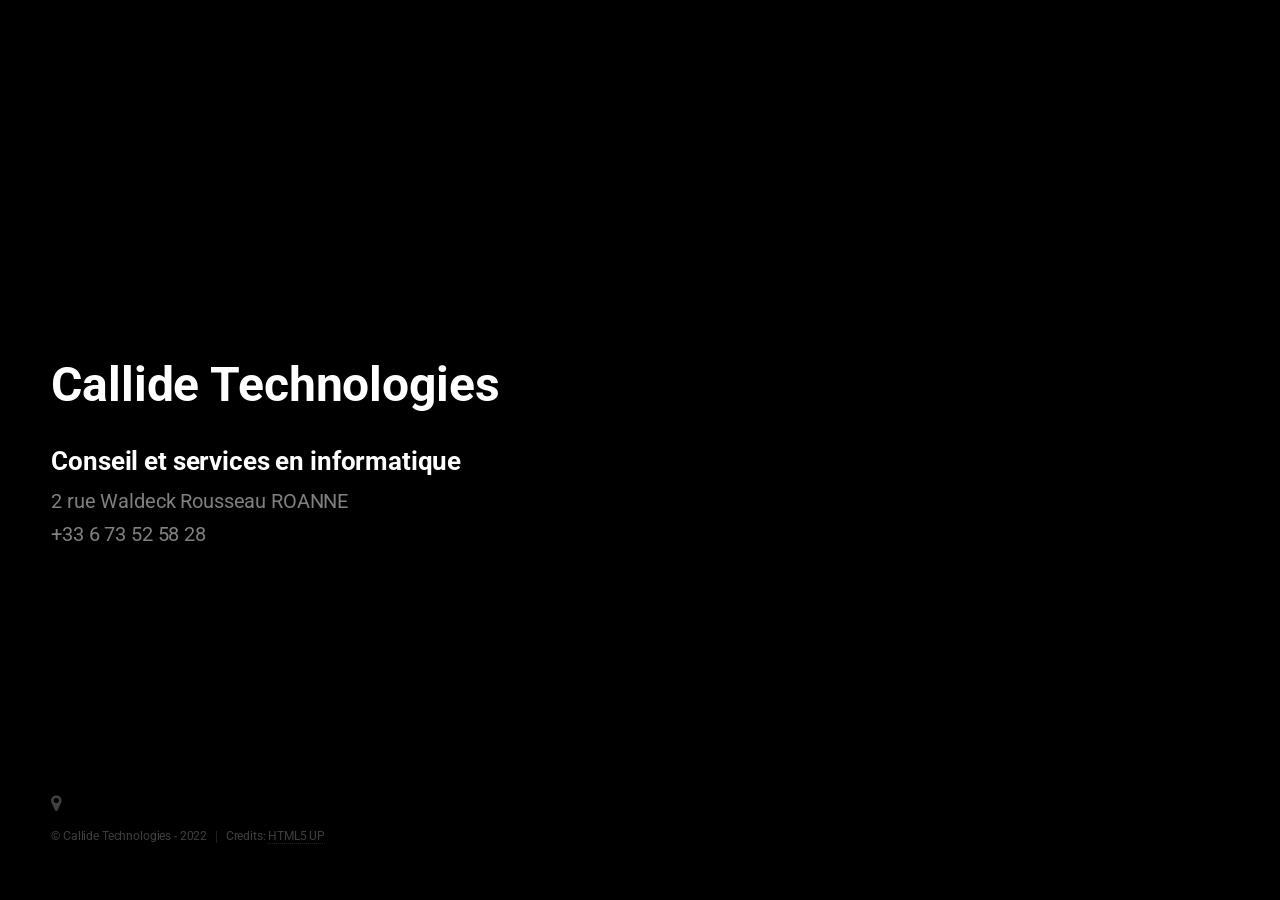
==== commit 3b862577: "Update index.html" ====
--- a/index.html
+++ b/index.html
@@ -20,18 +20,18 @@
 			<header id="header">
 				<h1>Callide Technologies</h1>
 				<h2>Conseil et services en informatique</h2>
-				<p>Numériparc ROANNE
-				<br>+33 4 77 23 78 14
+				<p>2 rue Waldeck Rousseau ROANNE
+				<br>+33 6 73 52 58 28
 				</p>
 			</header>
 
 		<!-- Footer -->
 			<footer id="footer">
 				<ul class="icons">
-					<li><a href="https://goo.gl/maps/2YG1K2HGVnp" class="icon fa-map-marker"><span class="label">Maps</span></a></li>
+					<li><a href="https://goo.gl/maps/eDzohtUEvXnjW2D2A" class="icon fa-map-marker"><span class="label">Maps</span></a></li>
 				</ul>
 				<ul class="copyright">
-					<li>&copy; Callide Technologies</li><li>Credits: <a href="http://html5up.net">HTML5 UP</a></li>
+					<li>&copy; Callide Technologies - 2022</li><li>Credits: <a href="http://html5up.net">HTML5 UP</a></li>
 				</ul>
 			</footer>
 
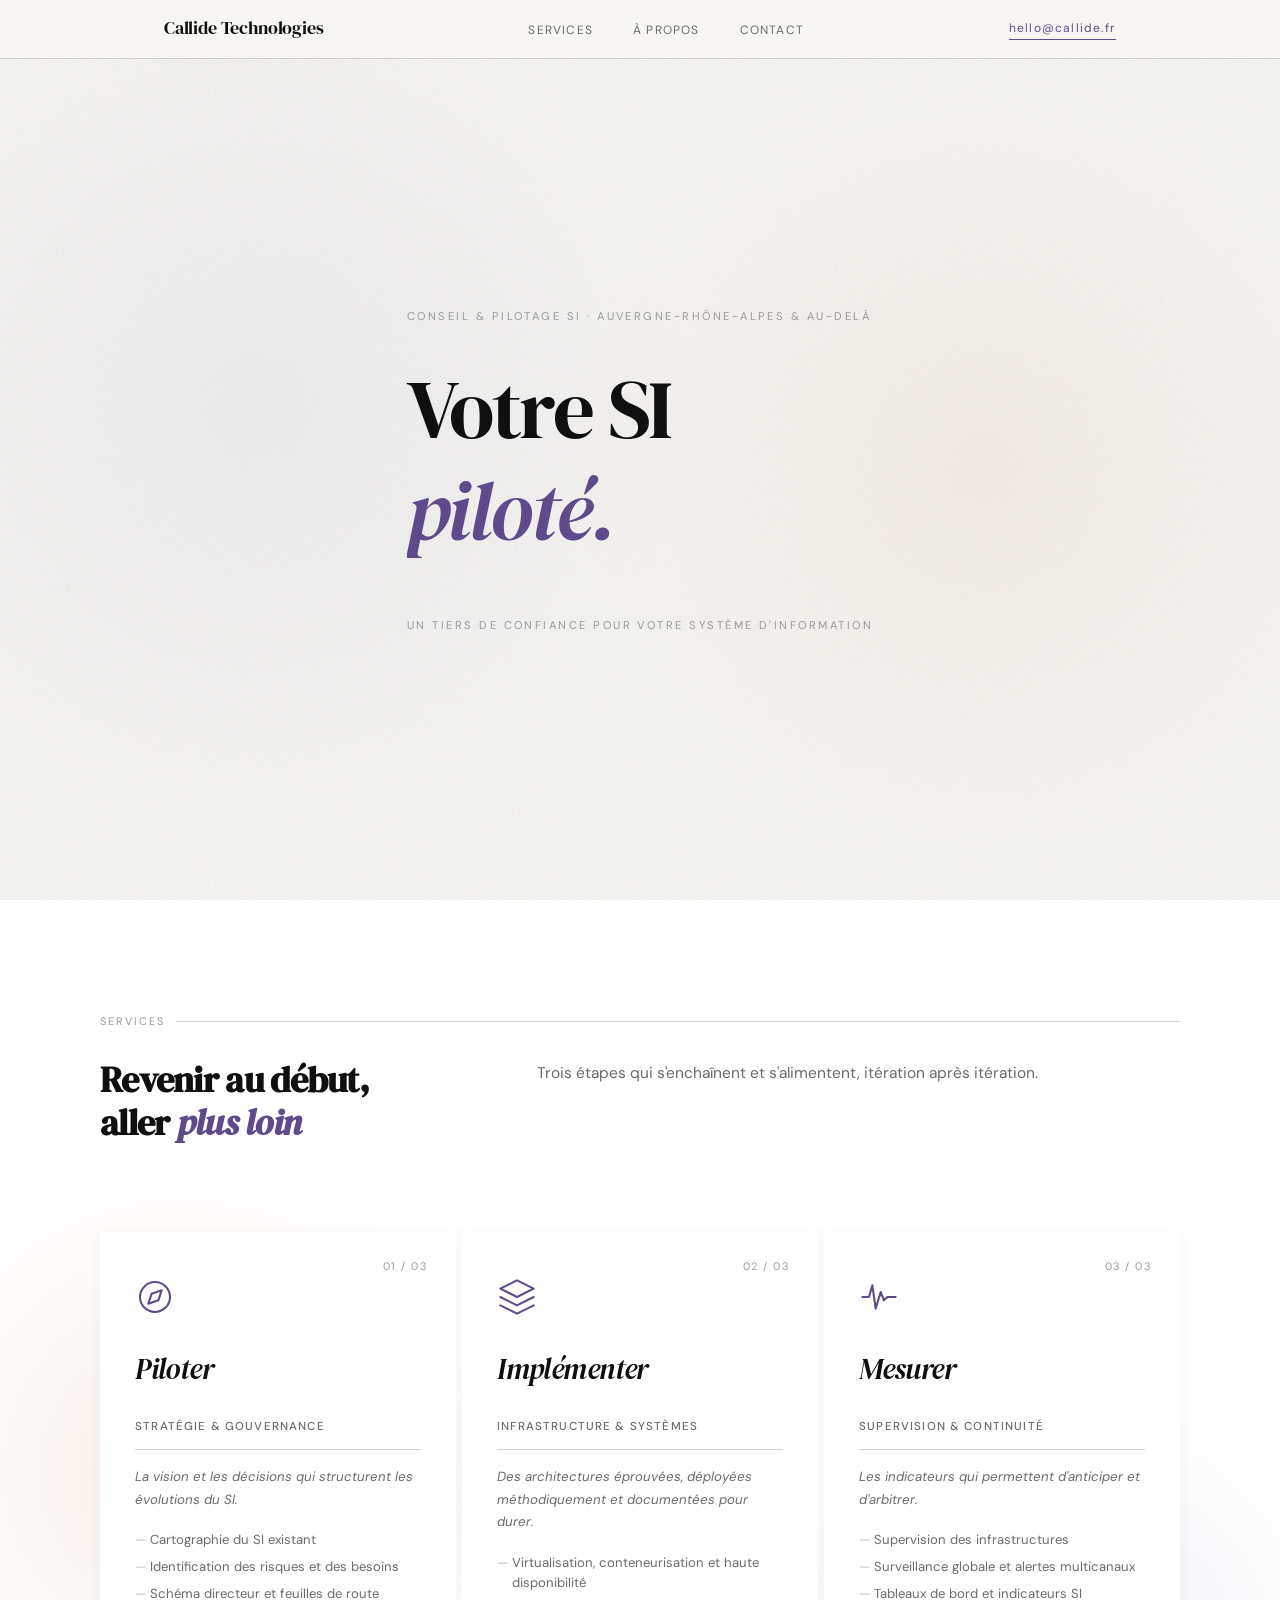
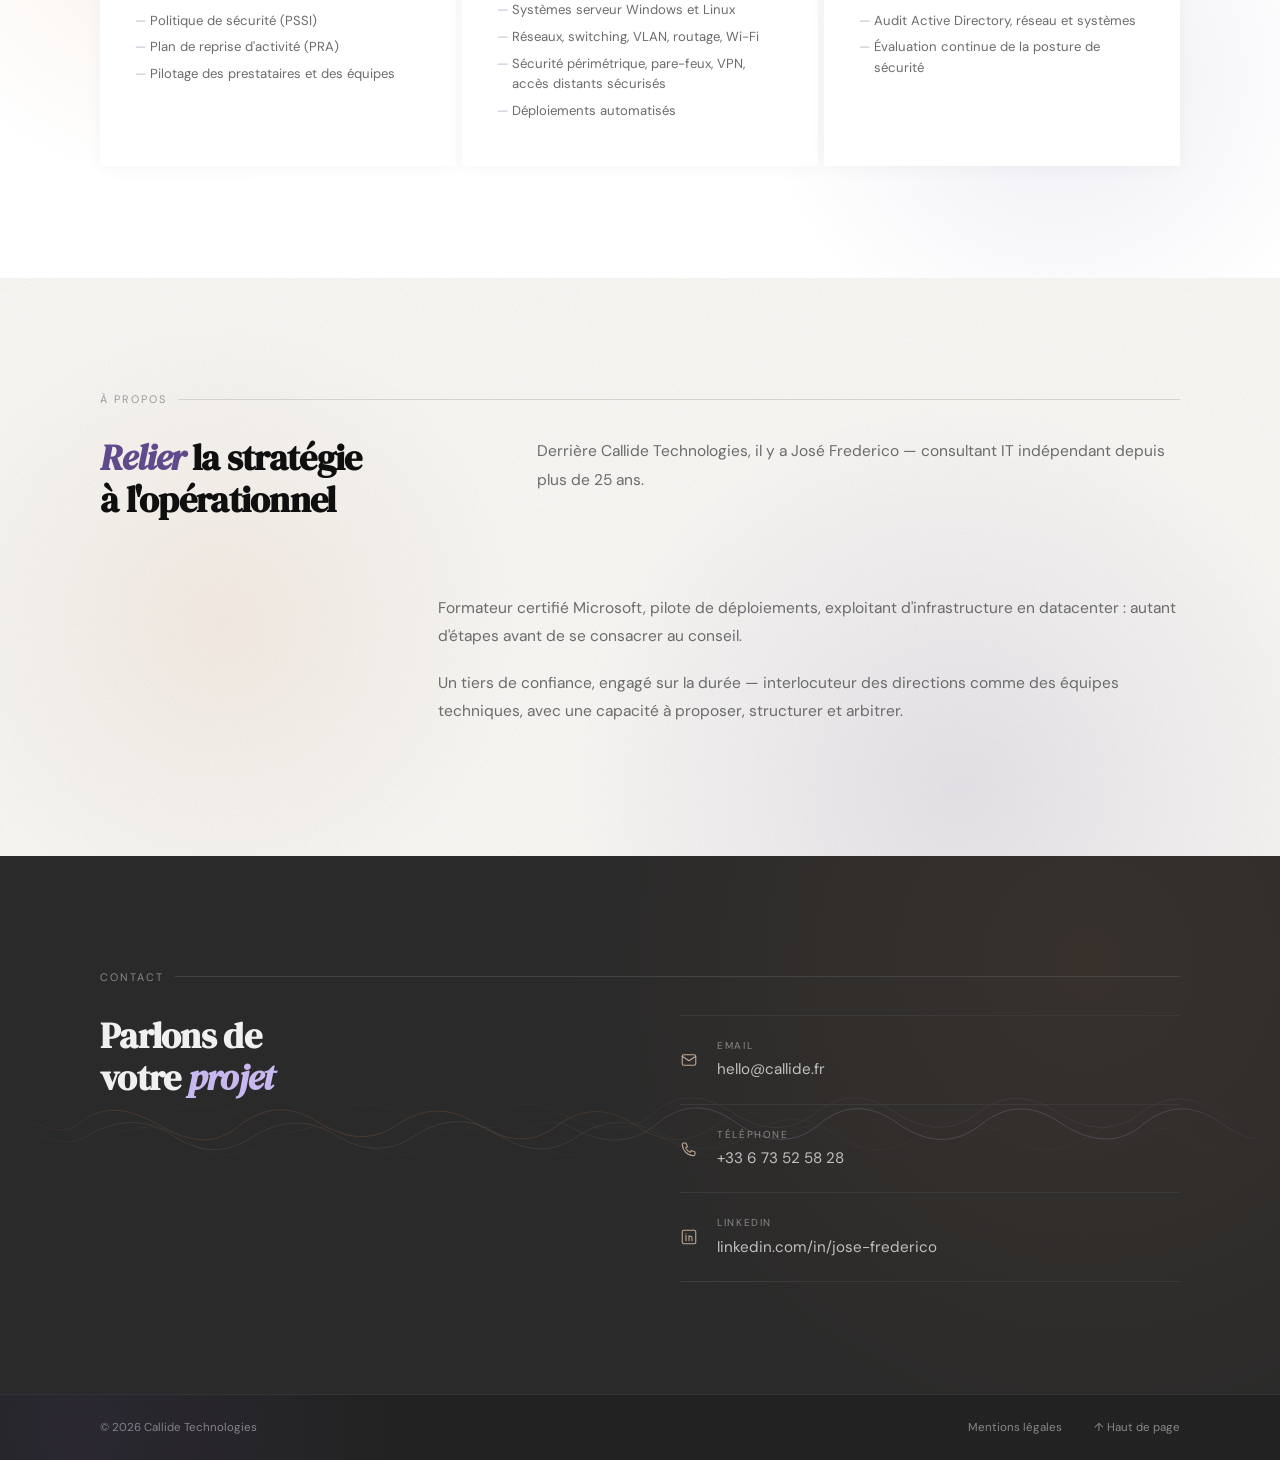
==== commit e7e47dcd: "Add files via upload" ====
--- a/index.html
+++ b/index.html
@@ -1,52 +1,484 @@
-<!DOCTYPE HTML>
-<!--
-	Eventually by HTML5 UP
-	html5up.net | @ajlkn
-	Free for personal and commercial use under the CCA 3.0 license (html5up.net/license)
--->
-<html>
-	<head>
-		<title>Callide Technologies</title>
-		<meta charset="utf-8" />
-		<meta name="viewport" content="width=device-width, initial-scale=1, user-scalable=no" />
-		<!--[if lte IE 8]><script src="assets/js/ie/html5shiv.js"></script><![endif]-->
-		<link rel="stylesheet" href="assets/css/main.css" />
-		<!--[if lte IE 8]><link rel="stylesheet" href="assets/css/ie8.css" /><![endif]-->
-		<!--[if lte IE 9]><link rel="stylesheet" href="assets/css/ie9.css" /><![endif]-->
-	</head>
-	<body>
-
-		<!-- Header -->
-			<header id="header">
-				<h1>Callide Technologies</h1>
-				<h2>Conseil et services en informatique</h2>
-				<p>2 rue Waldeck Rousseau ROANNE
-				<br>+33 6 73 52 58 28
-				</p>
-			</header>
-
-		<!-- Footer -->
-			<footer id="footer">
-				<ul class="icons">
-					<li><a href="https://goo.gl/maps/eDzohtUEvXnjW2D2A" class="icon fa-map-marker"><span class="label">Maps</span></a></li>
-				</ul>
-				<ul class="copyright">
-					<li>&copy; Callide Technologies - 2022</li><li>Credits: <a href="http://html5up.net">HTML5 UP</a></li>
-				</ul>
-			</footer>
-
-		<!-- Scripts -->
-			<!--[if lte IE 8]><script src="assets/js/ie/respond.min.js"></script><![endif]-->
-			<script src="assets/js/main.js"></script>
-	
-			<script>
-  			(function(i,s,o,g,r,a,m){i['GoogleAnalyticsObject']=r;i[r]=i[r]||function(){
-			(i[r].q=i[r].q||[]).push(arguments)},i[r].l=1*new Date();a=s.createElement(o),
-			m=s.getElementsByTagName(o)[0];a.async=1;a.src=g;m.parentNode.insertBefore(a,m)
-			})(window,document,'script','https://www.google-analytics.com/analytics.js','ga');
-			ga('create', 'UA-102176427-1', 'auto');
-			ga('send', 'pageview');
-			</script>
-
-	</body>
-</html>
+<!DOCTYPE html>
+<html lang="fr">
+<head>
+<meta charset="UTF-8">
+<meta name="viewport" content="width=device-width, initial-scale=1.0">
+<meta name="description" content="Callide Technologies — Conseil et pilotage SI, infrastructure, systèmes et réseaux. DSI externalisé en Auvergne-Rhône-Alpes.">
+<meta property="og:type" content="website">
+<meta property="og:title" content="Callide Technologies — Conseil SI & DSI externalisé | Auvergne-Rhône-Alpes">
+<meta property="og:description" content="Callide Technologies — Conseil et pilotage SI, infrastructure, systèmes et réseaux. DSI externalisé en Auvergne-Rhône-Alpes.">
+<meta property="og:url" content="https://callide.fr">
+<meta name="twitter:card" content="summary">
+<title>Callide Technologies — Conseil SI & DSI externalisé | Auvergne-Rhône-Alpes</title>
+<link rel="icon" type="image/png" href="favicon.png">
+<link rel="preconnect" href="https://fonts.gstatic.com" crossorigin>
+<link rel="canonical" href="https://callide.fr">
+<link href="https://fonts.googleapis.com/css2?family=DM+Serif+Display:ital@0;1&family=DM+Sans:ital,wght@0,300;0,400;0,500;1,300&display=swap" rel="stylesheet">
+<style>
+*{margin:0;padding:0;box-sizing:border-box}
+:root{
+  --black:#0f0f0f;
+  --off:#f7f6f3;
+  --gray:#6b6b6b;
+  --mid:#999;
+  --line:#d5d3cd;
+  --accent:#5F4B8B;
+  --accent-light:#eeebf5;
+  --ocre:#c2794a;
+  --ocre-soft:#e8c9b1;
+}
+html{scroll-behavior:smooth;font-size:16px}
+body{font-family:'DM Sans',sans-serif;background:#fff;color:var(--black);line-height:1.7;-webkit-font-smoothing:antialiased}
+
+/* NAV */
+nav{position:fixed;top:0;left:0;right:0;z-index:100;background:rgba(247,246,243,.95);backdrop-filter:blur(10px);-webkit-backdrop-filter:blur(10px);border-bottom:1px solid var(--line)}
+.nav-inner{max-width:1080px;margin:0 auto;padding:0 5vw;display:flex;justify-content:space-between;align-items:center;height:58px}
+.nav-logo{font-family:'DM Serif Display',serif;font-size:1.1rem;letter-spacing:-.01em;color:var(--black);text-decoration:none}
+.nav-links{display:flex;gap:2.5rem;list-style:none}
+.nav-links a{text-decoration:none;font-size:.75rem;font-weight:400;color:var(--gray);letter-spacing:.1em;text-transform:uppercase;transition:color .2s}
+.nav-links a:hover{color:var(--accent)}
+.nav-contact{font-size:.75rem;letter-spacing:.1em;color:var(--accent);text-decoration:none;border-bottom:1px solid var(--accent);padding-bottom:1px;transition:opacity .2s}
+.nav-contact:hover{opacity:.7}
+
+/* SECTIONS */
+section{padding:0 5vw;position:relative;overflow:hidden}
+.wrap{max-width:1080px;margin:0 auto;position:relative;z-index:1}
+
+/* HERO */
+#hero{min-height:100vh;display:flex;align-items:center;padding-top:58px;background:var(--off)}
+#hero::before{
+  content:'';position:absolute;top:-5%;left:-15%;width:900px;height:900px;
+  background:radial-gradient(circle at center,rgba(95,75,139,.06) 0%,transparent 70%);
+  pointer-events:none;z-index:0;
+}
+#hero::after{
+  content:'';position:absolute;top:5%;right:-10%;width:850px;height:850px;
+  background:radial-gradient(circle at center,rgba(194,121,74,.08) 0%,transparent 70%);
+  pointer-events:none;z-index:0;
+}
+.hero-inner{padding:8rem 0 7rem;width:100%}
+.hero-kicker{font-size:.7rem;letter-spacing:.22em;text-transform:uppercase;color:var(--mid);margin-bottom:2.5rem;opacity:0;animation:fadeup .6s .1s forwards}
+.hero-headline{font-family:'DM Serif Display',serif;font-size:clamp(3rem,6.5vw,5.5rem);line-height:1.04;letter-spacing:-.03em;color:var(--black);margin:0 0 3rem;font-weight:400}
+.h-static{opacity:0;animation:fadeup .6s .3s forwards;display:inline-block}
+.rotating-wrap{display:inline-block;overflow:hidden;vertical-align:bottom;height:1.38em;opacity:0;animation:fadeup .5s .55s forwards}
+.rotating-inner{display:flex;flex-direction:column;animation:rotate 6s cubic-bezier(.77,0,.18,1) infinite}
+.rotating-inner span{display:block;font-style:italic;color:var(--accent);white-space:nowrap;line-height:1.18;padding:.1em 0}
+.hero-sub{font-size:.7rem;color:var(--mid);margin:1.5rem 0 2rem;opacity:0;animation:fadeup .6s .6s forwards;letter-spacing:.22em;text-transform:uppercase}
+
+/* HERO GRAIN */
+.hero-grain{position:absolute;inset:0;pointer-events:none;z-index:0;opacity:.4}
+
+/* ABOUT */
+#about{background:var(--off);padding-top:7rem;padding-bottom:7rem}
+#about::before{
+  content:'';position:absolute;top:10%;right:-10%;width:900px;height:900px;
+  background:radial-gradient(circle at center,rgba(95,75,139,.12) 0%,transparent 60%);
+  pointer-events:none;z-index:0;
+}
+#about::after{
+  content:'';position:absolute;bottom:-20%;left:-10%;width:700px;height:700px;
+  background:radial-gradient(circle at center,rgba(194,121,74,.10) 0%,transparent 60%);
+  pointer-events:none;z-index:0;
+}
+.sec-label{font-size:.68rem;letter-spacing:.18em;text-transform:uppercase;color:var(--mid);display:flex;align-items:center;gap:.7rem;margin-bottom:1.8rem}
+.sec-label::after{content:'';flex:1;height:1px;background:var(--line)}
+.sec-body{font-size:.97rem;color:var(--gray);line-height:1.85;margin-bottom:1.1rem}
+
+.about-body{max-width:calc(100% * 2.2/3.2);margin-left:auto}
+#about .head-grid{margin-bottom:3rem}
+
+/* SERVICES CARDS */
+.cycle-card{background:#fff;padding:2.8rem 2.2rem;transition:background .25s,box-shadow .25s;position:relative;box-shadow:0 2px 16px rgba(0,0,0,.04)}
+.cycle-card:hover{background:#f8f7fd;box-shadow:0 4px 28px rgba(0,0,0,.07)}
+.cycle-items li::before{content:'—';position:absolute;left:0;color:var(--accent);opacity:.4}
+
+/* STAGGERED REVEAL */
+.cycle.in .cycle-card:nth-child(1){transition-delay:.05s}
+.cycle.in .cycle-card:nth-child(2){transition-delay:.15s}
+.cycle.in .cycle-card:nth-child(3){transition-delay:.25s}
+.cycle-card{opacity:0;transform:translateY(16px);transition:opacity .6s ease,transform .6s ease,background .25s,box-shadow .25s}
+.cycle.in .cycle-card{opacity:1;transform:none}
+#services{background:#fff;padding-top:7rem;padding-bottom:7rem}
+#services::before{
+  content:'';position:absolute;top:20%;left:-15%;width:750px;height:750px;
+  background:radial-gradient(circle at center,rgba(194,121,74,.12) 0%,transparent 60%);
+  pointer-events:none;z-index:0;
+}
+#services::after{
+  content:'';position:absolute;bottom:-15%;right:-10%;width:700px;height:700px;
+  background:radial-gradient(circle at center,rgba(95,75,139,.1) 0%,transparent 60%);
+  pointer-events:none;z-index:0;
+}
+.services-header{margin-bottom:4rem}
+.services-header .sec-label{margin-bottom:1.8rem}
+.head-grid{display:grid;grid-template-columns:1fr 1.8fr;gap:5rem;align-items:start}
+.services-intro{font-size:.97rem;color:var(--gray);line-height:1.85}
+.cycle{display:grid;grid-template-columns:repeat(3,1fr);gap:6px;border:none}
+.cycle-number{position:absolute;top:1.6rem;right:1.8rem;font-size:.68rem;letter-spacing:.14em;color:var(--mid);font-weight:400}
+.cycle-icon{width:40px;height:40px;margin-bottom:1.8rem;color:var(--accent);transition:color .3s,transform .3s}
+.cycle-icon svg{width:100%;height:100%}
+.cycle-card:hover .cycle-icon{color:var(--black);transform:translateY(-2px)}
+.cycle-verb{font-family:'DM Serif Display',serif;font-size:1.8rem;font-style:italic;color:var(--black);letter-spacing:-.02em;margin-bottom:1.4rem;display:block}
+.cycle-subtitle{font-size:.72rem;font-weight:500;color:var(--gray);letter-spacing:.1em;text-transform:uppercase;margin-bottom:1rem;padding-bottom:.8rem;border-bottom:1px solid var(--line);display:flex;align-items:center;gap:.5rem}
+.cycle-desc{font-size:.83rem;color:var(--gray);line-height:1.7;margin-bottom:1.2rem;font-style:italic}
+.cycle-items{list-style:none;display:flex;flex-direction:column;gap:.4rem}
+.cycle-items li{font-size:.82rem;color:var(--gray);padding-left:.9rem;position:relative;line-height:1.55}
+
+/* CONTACT */
+#contact{background:#2a2a2a;padding-top:7rem;padding-bottom:7rem}
+#contact::before{
+  content:'';position:absolute;inset:0;
+  background:radial-gradient(circle at 85% 20%,rgba(194,121,74,.09) 0%,transparent 45%);
+  pointer-events:none;z-index:0;
+}
+.contact-waves{position:absolute;inset:0;pointer-events:none;z-index:0;opacity:.85;overflow:hidden}
+.contact-waves .wave-left,.contact-waves .wave-right{position:absolute;top:50%;transform:translateY(-50%);height:300px}
+.contact-waves .wave-left{left:0;width:62%}
+.contact-waves .wave-right{right:0;width:62%}
+.contact-waves svg{display:block;width:100%;height:100%;overflow:visible}
+.contact-waves .wave-left svg{
+  mask-image:linear-gradient(to right, transparent 0%, black 15%, black 70%, transparent 100%);
+  -webkit-mask-image:linear-gradient(to right, transparent 0%, black 15%, black 70%, transparent 100%);
+}
+.contact-waves .wave-right svg{
+  mask-image:linear-gradient(to left, transparent 0%, black 15%, black 70%, transparent 100%);
+  -webkit-mask-image:linear-gradient(to left, transparent 0%, black 15%, black 70%, transparent 100%);
+}
+.contact-waves path{fill:none;stroke-width:1.2;stroke-linecap:round}
+.wave-left .p1{stroke:rgba(194,121,74,.60);animation:waveShiftL 7s linear infinite}
+.wave-left .p2{stroke:rgba(232,201,177,.40);stroke-width:.9;animation:waveShiftL 10s linear infinite}
+.wave-left .p3{stroke:rgba(194,121,74,.30);stroke-width:.7;animation:waveShiftL 13s linear infinite}
+.wave-left .p4{stroke:rgba(232,201,177,.20);stroke-width:.6;animation:waveShiftL 9s linear infinite}
+.wave-right .p1{stroke:rgba(201,168,232,.60);animation:waveShiftR 8s linear infinite}
+.wave-right .p2{stroke:rgba(201,168,232,.35);stroke-width:.9;animation:waveShiftR 11s linear infinite}
+.wave-right .p3{stroke:rgba(255,255,255,.15);stroke-width:.7;animation:waveShiftR 14s linear infinite}
+.wave-right .p4{stroke:rgba(201,168,232,.22);stroke-width:.6;animation:waveShiftR 10s linear infinite}
+@keyframes waveShiftL{from{transform:translate(0,-50%)}to{transform:translate(16.667%,-50%)}}
+@keyframes waveShiftR{from{transform:translate(0,-50%)}to{transform:translate(-16.667%,-50%)}}
+#contact .sec-label{color:#888}
+#contact .sec-label::after{background:#444}
+.contact-grid{display:grid;grid-template-columns:1fr 1fr;gap:5rem;align-items:start;position:relative;z-index:1}
+#contact .sec-title{color:#f0f0f0}
+#contact .sec-title em{color:#c8b8f0}
+.contact-items{display:flex;flex-direction:column}
+.contact-row{border-top:1px solid #3a3a3a;padding:1.3rem 0;display:grid;grid-template-columns:auto 1fr;gap:1.2rem;align-items:center}
+.contact-row:last-child{border-bottom:1px solid #3a3a3a}
+.contact-row>svg{width:18px;height:18px;color:var(--ocre-soft);opacity:.8;flex-shrink:0}
+.c-body{display:flex;flex-direction:column;gap:.2rem}
+.c-label{font-size:.63rem;letter-spacing:.16em;text-transform:uppercase;color:#888}
+.c-val{font-size:.95rem;color:#c0c0c0;text-decoration:none;transition:color .2s}
+.c-val:hover{color:#f0f0f0}
+
+/* MODAL */
+#ml{display:none;position:fixed;inset:0;background:rgba(0,0,0,.6);z-index:200;align-items:center;justify-content:center;padding:2rem}
+.ml-inner{background:#fff;max-width:580px;width:100%;padding:3rem;position:relative;max-height:80vh;overflow-y:auto}
+.ml-close{position:absolute;top:1.5rem;right:1.5rem;background:none;border:none;font-size:1.2rem;cursor:pointer;color:#999}
+.ml-label{font-size:.68rem;letter-spacing:.18em;text-transform:uppercase;color:#999;margin-bottom:1.5rem}
+.ml-title{font-family:'DM Serif Display',serif;font-size:1.4rem;margin-bottom:2rem;color:var(--black);font-weight:400}
+.ml-section-title{font-size:.78rem;font-weight:500;color:var(--black);margin-bottom:.3rem}
+.ml-section-body{font-size:.82rem;color:var(--gray);line-height:1.7;margin-bottom:1.5rem}
+.ml-section-body:last-child{margin-bottom:0}
+
+/* FOOTER */
+footer{background:#222;border-top:1px solid #333;padding:1.4rem 5vw;position:relative;overflow:hidden}
+footer::before{
+  content:'';position:absolute;top:50%;left:-25%;transform:translateY(-50%);width:800px;height:800px;
+  background:radial-gradient(circle at center,rgba(95,75,139,.14) 0%,transparent 55%);
+  pointer-events:none;
+}
+
+/* SEC-TITLE — rule ocre */
+.sec-title{font-family:'DM Serif Display',serif;font-size:clamp(1.7rem,2.8vw,2.4rem);line-height:1.18;letter-spacing:-.02em;margin-bottom:1.5rem;color:var(--black)}
+.sec-title em{font-style:italic;color:var(--accent)}
+.foot-inner{max-width:1080px;margin:0 auto;display:flex;justify-content:space-between;align-items:center}
+.foot-copy{font-size:.72rem;color:#888}
+.foot-ml{background:none;border:none;font-size:.72rem;color:#888;cursor:pointer;font-family:'DM Sans',sans-serif;padding:0;transition:color .2s}
+.foot-ml:hover{color:#fff}
+.foot-top{font-size:.72rem;color:#888;text-decoration:none;transition:color .2s}
+.foot-top:hover{color:#fff}
+.foot-links{display:flex;gap:2rem;align-items:center}
+
+/* REVEAL */
+.reveal{opacity:0;transform:translateY(20px);transition:opacity .7s ease,transform .7s ease}
+.reveal.in{opacity:1;transform:none}
+
+/* KEYFRAMES */
+@keyframes fadeup{to{opacity:1;transform:translateY(0)}}
+@keyframes rotate{
+  0%  {transform:translateY(0)}
+  28% {transform:translateY(0)}
+  33% {transform:translateY(-1.38em)}
+  61% {transform:translateY(-1.38em)}
+  66% {transform:translateY(-2.76em)}
+  94% {transform:translateY(-2.76em)}
+  99% {transform:translateY(-4.14em)}
+  100%{transform:translateY(-4.14em)}
+}
+
+@media(prefers-reduced-motion:reduce){
+  #hero::before,#hero::after,#about::before,#about::after,#services::before,#services::after,
+  .contact-waves path{animation:none !important}
+}
+
+/* RESPONSIVE */
+@media(max-width:768px){
+  .head-grid,.contact-grid{grid-template-columns:1fr;gap:2.5rem}
+  .about-body{max-width:100%;margin-left:0}
+  .cycle{grid-template-columns:1fr}
+  .nav-links{display:none}
+  .hero-inner{padding:5rem 0 4rem}
+  #about,#services,#contact{padding-top:5rem;padding-bottom:5rem}
+}
+</style>
+</head>
+<body>
+
+<svg style="display:none" aria-hidden="true">
+  <defs>
+    <!-- grain filter — shared -->
+    <filter id="grain">
+      <feTurbulence type="fractalNoise" baseFrequency="0.65" numOctaves="3" stitchTiles="stitch"/>
+      <feColorMatrix type="saturate" values="0"/>
+    </filter>
+    <!-- compass / Piloter -->
+    <symbol id="i-compass" viewBox="0 0 24 24" fill="none" stroke="currentColor" stroke-width="1.25" stroke-linecap="round" stroke-linejoin="round">
+      <circle cx="12" cy="12" r="9"/>
+      <polygon points="16,8 14,14 8,16 10,10"/>
+    </symbol>
+    <!-- layers / Implémenter -->
+    <symbol id="i-layers" viewBox="0 0 24 24" fill="none" stroke="currentColor" stroke-width="1.25" stroke-linecap="round" stroke-linejoin="round">
+      <path d="M2 12l10 5 10-5"/>
+      <path d="M2 17l10 5 10-5"/>
+      <path d="M2 7l10-5 10 5-10 5-10-5z"/>
+    </symbol>
+    <!-- pulse / Mesurer -->
+    <symbol id="i-pulse" viewBox="0 0 24 24" fill="none" stroke="currentColor" stroke-width="1.25" stroke-linecap="round" stroke-linejoin="round">
+      <polyline points="2,12 6,12 8,5 10,19 13,9 15,14 17,12 22,12"/>
+    </symbol>
+    <!-- mail -->
+    <symbol id="i-mail" viewBox="0 0 24 24" fill="none" stroke="currentColor" stroke-width="1.4" stroke-linecap="round" stroke-linejoin="round">
+      <rect x="3" y="5" width="18" height="14" rx="2"/>
+      <path d="M3 7l9 6 9-6"/>
+    </symbol>
+    <!-- phone -->
+    <symbol id="i-phone" viewBox="0 0 24 24" fill="none" stroke="currentColor" stroke-width="1.4" stroke-linecap="round" stroke-linejoin="round">
+      <path d="M5 4h3l2 5-2.5 1.5a11 11 0 006 6L15 14l5 2v3a2 2 0 01-2 2A16 16 0 013 6a2 2 0 012-2z"/>
+    </symbol>
+    <!-- linkedin -->
+    <symbol id="i-linkedin" viewBox="0 0 24 24" fill="none" stroke="currentColor" stroke-width="1.4" stroke-linecap="round" stroke-linejoin="round">
+      <rect x="3" y="3" width="18" height="18" rx="2"/>
+      <path d="M8 10v7M8 7.5v.01M12 17v-4a2 2 0 014 0v4M12 10v7"/>
+    </symbol>
+  </defs>
+</svg>
+
+<nav>
+  <div class="nav-inner">
+    <a href="#" class="nav-logo">Callide Technologies</a>
+    <ul class="nav-links">
+      <li><a href="#services">Services</a></li>
+      <li><a href="#about">À propos</a></li>
+      <li><a href="#contact">Contact</a></li>
+    </ul>
+    <a href="mailto:hello@callide.fr" class="nav-contact">hello@callide.fr</a>
+  </div>
+</nav>
+
+<!-- HERO -->
+<section id="hero">
+  <div class="hero-grain" aria-hidden="true">
+    <svg xmlns="http://www.w3.org/2000/svg" width="100%" height="100%">
+      <rect width="100%" height="100%" filter="url(#grain)" opacity="0.18"/>
+    </svg>
+  </div>
+  <div class="wrap">
+    <div class="hero-inner">
+      <p class="hero-kicker">Conseil & pilotage SI · Auvergne-Rhône-Alpes & au-delà</p>
+      <h1 class="hero-headline">
+        <span class="h-static">Votre SI</span><br>
+        <span class="rotating-wrap"><span class="rotating-inner"><span>piloté.</span><span>implémenté.</span><span>mesuré.</span><span>piloté.</span></span></span>
+      </h1>
+      <p class="hero-sub">Un tiers de confiance pour votre système d'information</p>
+    </div>
+  </div>
+</section>
+
+<!-- SERVICES -->
+<section id="services">
+  <div class="wrap">
+    <div class="services-header reveal">
+      <p class="sec-label">Services</p>
+      <div class="head-grid">
+        <h2 class="sec-title">Revenir au début,<br>aller <em>plus loin</em></h2>
+        <p class="services-intro">Trois étapes qui s'enchaînent et s'alimentent, itération après itération.</p>
+      </div>
+    </div>
+    <div class="cycle">
+      <div class="cycle-card">
+        <span class="cycle-number">01 / 03</span>
+        <div class="cycle-icon"><svg><use href="#i-compass"/></svg></div>
+        <span class="cycle-verb">Piloter</span>
+        <p class="cycle-subtitle">Stratégie & Gouvernance</p>
+        <p class="cycle-desc">La vision et les décisions qui structurent les évolutions du SI.</p>
+        <ul class="cycle-items">
+          <li>Cartographie du SI existant</li>
+          <li>Identification des risques et des besoins</li>
+          <li>Schéma directeur et feuilles de route</li>
+          <li>Politique de sécurité (PSSI)</li>
+          <li>Plan de reprise d'activité (PRA)</li>
+          <li>Pilotage des prestataires et des équipes</li>
+        </ul>
+      </div>
+      <div class="cycle-card">
+        <span class="cycle-number">02 / 03</span>
+        <div class="cycle-icon"><svg><use href="#i-layers"/></svg></div>
+        <span class="cycle-verb">Implémenter</span>
+        <p class="cycle-subtitle">Infrastructure & Systèmes</p>
+        <p class="cycle-desc">Des architectures éprouvées, déployées méthodiquement et documentées pour durer.</p>
+        <ul class="cycle-items">
+          <li>Virtualisation, conteneurisation et haute disponibilité</li>
+          <li>Systèmes serveur Windows et Linux</li>
+          <li>Réseaux, switching, VLAN, routage, Wi-Fi</li>
+          <li>Sécurité périmétrique, pare-feux, VPN, accès distants sécurisés</li>
+          <li>Déploiements automatisés</li>
+        </ul>
+      </div>
+      <div class="cycle-card">
+        <span class="cycle-number">03 / 03</span>
+        <div class="cycle-icon"><svg><use href="#i-pulse"/></svg></div>
+        <span class="cycle-verb">Mesurer</span>
+        <p class="cycle-subtitle">Supervision & Continuité</p>
+        <p class="cycle-desc">Les indicateurs qui permettent d'anticiper et d'arbitrer.</p>
+        <ul class="cycle-items">
+          <li>Supervision des infrastructures</li>
+          <li>Surveillance globale et alertes multicanaux</li>
+          <li>Tableaux de bord et indicateurs SI</li>
+          <li>Audit Active Directory, réseau et systèmes</li>
+          <li>Évaluation continue de la posture de sécurité</li>
+        </ul>
+      </div>
+    </div>
+  </div>
+</section>
+
+<!-- ABOUT -->
+<section id="about">
+  <div class="hero-grain" aria-hidden="true">
+    <svg xmlns="http://www.w3.org/2000/svg" width="100%" height="100%">
+      <rect width="100%" height="100%" filter="url(#grain)" opacity="0.14"/>
+    </svg>
+  </div>
+  <div class="wrap">
+    <p class="sec-label reveal">À propos</p>
+    <div class="head-grid reveal">
+      <h2 class="sec-title"><em>Relier</em> la stratégie<br>à l'opérationnel</h2>
+      <p class="services-intro">Derrière Callide Technologies, il y a José Frederico — consultant IT indépendant depuis plus de 25 ans.</p>
+    </div>
+    <div class="about-body reveal">
+      <p class="sec-body">Formateur certifié Microsoft, pilote de déploiements, exploitant d'infrastructure en datacenter : autant d'étapes avant de se consacrer au conseil.</p>
+      <p class="sec-body">Un tiers de confiance, engagé sur la durée — interlocuteur des directions comme des équipes techniques, avec une capacité à proposer, structurer et arbitrer.</p>
+    </div>
+  </div>
+</section>
+
+<!-- CONTACT -->
+<section id="contact">
+  <div class="contact-waves" aria-hidden="true">
+    <div class="wave-left">
+      <svg viewBox="0 0 2400 400" preserveAspectRatio="xMidYMid meet">
+        <path class="p1" d="M0 210 C 80 140, 160 260, 240 195 S 400 155, 480 200 S 640 270, 720 205 S 880 140, 960 190 S 1120 255, 1200 200 S 1360 145, 1440 195 S 1600 265, 1680 205 S 1840 145, 1920 200 S 2080 260, 2160 205 S 2320 150, 2400 200"/>
+        <path class="p2" d="M0 240 C 90 195, 180 285, 260 235 S 440 175, 520 230 S 680 290, 760 238 S 930 178, 1010 228 S 1170 288, 1250 235 S 1420 172, 1500 225 S 1660 292, 1740 238 S 1910 175, 1990 228 S 2150 285, 2230 235 S 2340 190, 2400 235"/>
+        <path class="p3" d="M0 175 C 70 240, 150 150, 230 185 S 410 240, 490 178 S 650 130, 730 175 S 900 245, 980 182 S 1140 128, 1220 170 S 1390 242, 1470 180 S 1630 130, 1710 172 S 1880 240, 1960 182 S 2120 132, 2200 170 S 2350 238, 2400 178"/>
+        <path class="p4" d="M0 255 C 100 210, 200 295, 300 248 S 480 188, 560 245 S 720 305, 820 250 S 1000 192, 1080 244 S 1240 308, 1340 252 S 1520 190, 1600 246 S 1760 308, 1860 252 S 2040 192, 2120 246 S 2300 305, 2400 255"/>
+      </svg>
+    </div>
+    <div class="wave-right">
+      <svg viewBox="0 0 2400 400" preserveAspectRatio="xMidYMid meet">
+        <path class="p1" d="M0 195 C 85 270, 170 155, 255 205 S 435 265, 515 198 S 675 135, 755 192 S 925 268, 1005 200 S 1165 138, 1245 195 S 1415 265, 1495 200 S 1655 138, 1735 192 S 1905 268, 1985 200 S 2145 140, 2225 195 S 2350 260, 2400 200"/>
+        <path class="p2" d="M0 165 C 75 225, 165 138, 245 172 S 425 232, 505 165 S 665 108, 745 162 S 915 228, 995 165 S 1155 105, 1235 160 S 1405 228, 1485 165 S 1645 108, 1725 160 S 1895 230, 1975 168 S 2135 108, 2215 162 S 2355 228, 2400 168"/>
+        <path class="p3" d="M0 225 C 95 168, 185 278, 275 228 S 455 168, 535 225 S 695 295, 790 232 S 970 168, 1050 225 S 1210 295, 1305 235 S 1485 170, 1565 228 S 1725 295, 1820 235 S 2000 172, 2080 228 S 2240 292, 2400 228"/>
+        <path class="p4" d="M0 248 C 110 195, 205 308, 310 252 S 490 185, 575 248 S 745 318, 845 255 S 1025 188, 1105 250 S 1275 318, 1375 258 S 1555 190, 1635 252 S 1805 318, 1905 258 S 2085 192, 2165 252 S 2320 315, 2400 252"/>
+      </svg>
+    </div>
+  </div>
+  <div class="wrap">
+    <p class="sec-label reveal">Contact</p>
+    <div class="contact-grid reveal">
+      <div>
+        <h2 class="sec-title">Parlons de<br>votre <em>projet</em></h2>
+      </div>
+      <div class="contact-items">
+        <div class="contact-row">
+          <svg aria-hidden="true"><use href="#i-mail"/></svg>
+          <div class="c-body">
+            <span class="c-label">Email</span>
+            <a href="mailto:hello@callide.fr" class="c-val">hello@callide.fr</a>
+          </div>
+        </div>
+        <div class="contact-row">
+          <svg aria-hidden="true"><use href="#i-phone"/></svg>
+          <div class="c-body">
+            <span class="c-label">Téléphone</span>
+            <a href="tel:+33673525828" class="c-val">+33 6 73 52 58 28</a>
+          </div>
+        </div>
+        <div class="contact-row">
+          <svg aria-hidden="true"><use href="#i-linkedin"/></svg>
+          <div class="c-body">
+            <span class="c-label">LinkedIn</span>
+            <a href="https://www.linkedin.com/in/jose-frederico-56a74a25/" target="_blank" rel="noopener" class="c-val">linkedin.com/in/jose-frederico</a>
+          </div>
+        </div>
+      </div>
+    </div>
+  </div>
+</section>
+
+<footer>
+  <div class="foot-inner">
+    <span class="foot-copy">© 2026 Callide Technologies</span>
+    <div class="foot-links">
+      <button onclick="document.getElementById('ml').style.display='flex'" class="foot-ml">Mentions légales</button>
+      <a href="#" class="foot-top">↑ Haut de page</a>
+    </div>
+  </div>
+</footer>
+
+<div id="ml">
+  <div class="ml-inner">
+    <button onclick="document.getElementById('ml').style.display='none'" class="ml-close">✕</button>
+    <p class="ml-label">Mentions légales</p>
+    <h2 class="ml-title">Informations légales</h2>
+
+    <p class="ml-section-title">Éditeur du site</p>
+    <p class="ml-section-body">Callide Technologies — SARL<br>2 rue Waldeck Rousseau<br>42300 Roanne<br>Email : hello@callide.fr<br>SIRET : 519 015 499 00022<br>Directeur de publication : José Frederico</p>
+
+    <p class="ml-section-title">Hébergeur</p>
+    <p class="ml-section-body">GitHub, Inc.<br>88 Colin P Kelly Jr St<br>San Francisco, CA 94107, USA<br>github.com</p>
+
+    <p class="ml-section-title">Propriété intellectuelle</p>
+    <p class="ml-section-body">L'ensemble du contenu de ce site (textes, visuels, structure) est la propriété exclusive de Callide Technologies. Toute reproduction, même partielle, est interdite sans autorisation préalable.</p>
+
+    <p class="ml-section-title">Données personnelles</p>
+    <p class="ml-section-body">Ce site ne collecte aucune donnée personnelle. Aucun cookie de traçage n'est utilisé.</p>
+  </div>
+</div>
+
+<script>
+const obs=new IntersectionObserver(entries=>{
+  entries.forEach(e=>{if(e.isIntersecting)e.target.classList.add('in')})
+},{threshold:0.12});
+document.querySelectorAll('.reveal:not(#about .reveal)').forEach(el=>obs.observe(el));
+
+const obsAbout=new IntersectionObserver(entries=>{
+  entries.forEach(e=>{if(e.isIntersecting)e.target.classList.add('in')})
+},{threshold:0.3});
+document.querySelectorAll('#about .reveal').forEach(el=>obsAbout.observe(el));
+
+const obsCycle=new IntersectionObserver(entries=>{
+  entries.forEach(e=>{if(e.isIntersecting)e.target.classList.add('in')})
+},{threshold:0.35});
+document.querySelectorAll('.cycle').forEach(el=>obsCycle.observe(el));
+</script>
+</body>
+</html>
